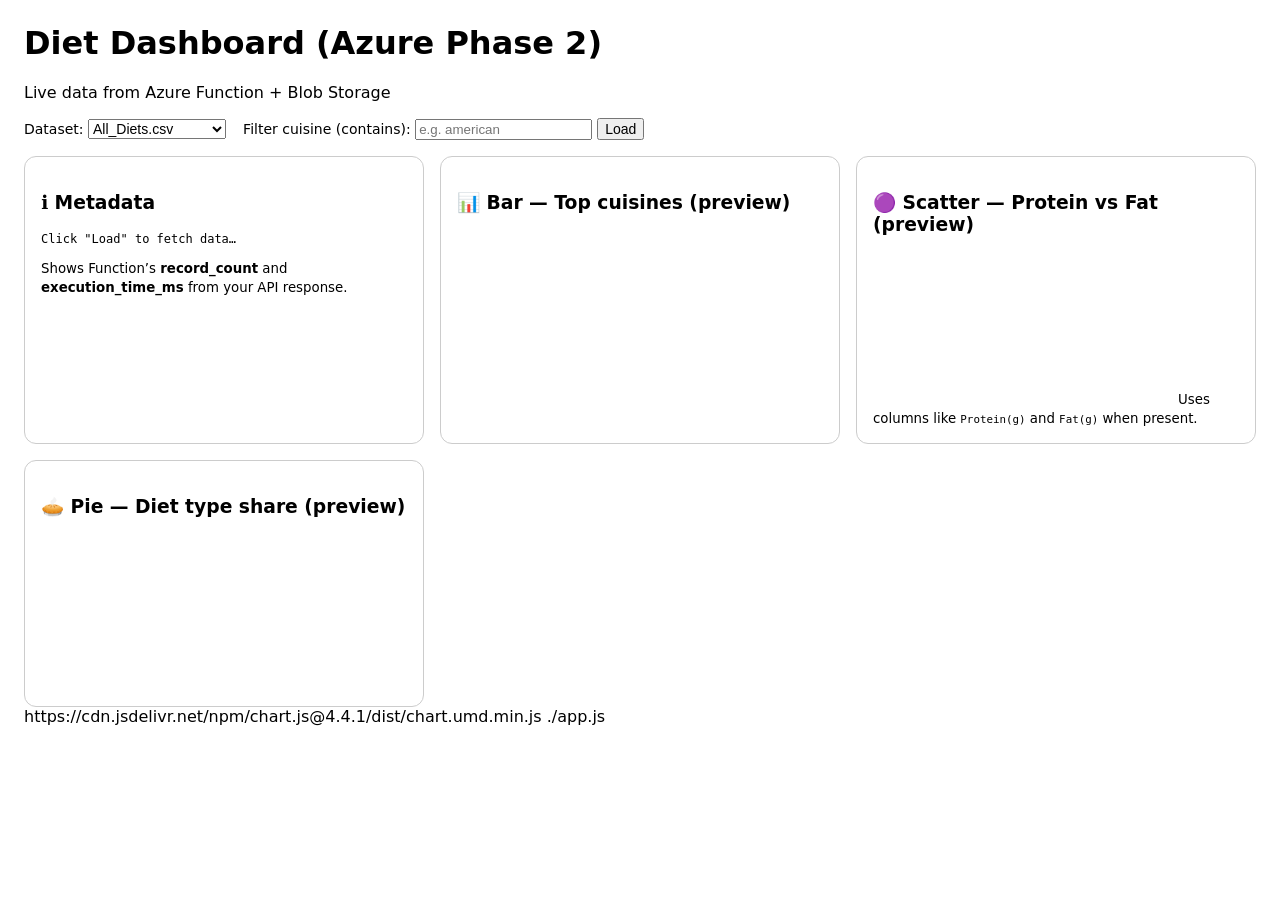
==== index.html @ 93823ef7 "Add frontend dashboard for Phase 2" ====
<!doctype html>
<html lang="en">
<head>
  <meta charset="utf-8" />
  <title>Diet Dashboard (Phase 2)</title>
  <meta name="viewport" content="width=device-width, initial-scale=1" />
  <style>
    :root { font-family: system-ui, Segoe UI, Roboto, sans-serif; color-scheme: light dark; }
    body { margin: 24px; }
    header { margin-bottom: 16px; }
    .row { display: grid; gap: 16px; grid-template-columns: repeat(auto-fit, minmax(320px, 1fr)); }
    .card { padding: 16px; border: 1px solid #ccc; border-radius: 12px; background: #fff0; }
    label, select, button { font-size: 14px; }
    pre { white-space: pre-wrap; overflow-wrap: anywhere; font-size: 12px; }
  </style>
</head>
<body>
  <header>
    <h1>Diet Dashboard (Azure Phase 2)</h1>
    <p>Live data from Azure Function + Blob Storage</p>
    <div>
      <label for="dataset">Dataset: </label>
      <select id="dataset">
        <option>All_Diets.csv</option>
        <option>keto.csv</option>
        <option>dash.csv</option>
        <option>mediterranean.csv</option>
        <option>paleo.csv</option>
        <option>vegan.csv</option>
      </select>
      <label for="filterCuisine" style="margin-left:12px;">Filter cuisine (contains): </label>
      <input id="filterCuisine" placeholder="e.g. american" />
      <button id="load">Load</button>
    </div>
  </header>

  <section class="row">
    <div class="card">
      <h3>ℹ️ Metadata</h3>
      <pre id="meta">Click "Load" to fetch data…</pre>
      <small>Shows Function’s <b>record_count</b> and <b>execution_time_ms</b> from your API response.</small>
    </div>

    <div class="card">
      <h3>📊 Bar — Top cuisines (preview)</h3>
      <canvas id="barCuisine"></canvas>
    </div>

    <div class="card">
      <h3>🟣 Scatter — Protein vs Fat (preview)</h3>
      <canvas id="scatterPF"></canvas>
      <small>Uses columns like <code>Protein(g)</code> and <code>Fat(g)</code> when present.</small>
    </div>

    <div class="card">
      <h3>🥧 Pie — Diet type share (preview)</h3>
      <canvas id="pieDiet"></canvas>
    </div>
  </section>

  https://cdn.jsdelivr.net/npm/chart.js@4.4.1/dist/chart.umd.min.js</script>
  ./app.js</script>
</body>
</html>
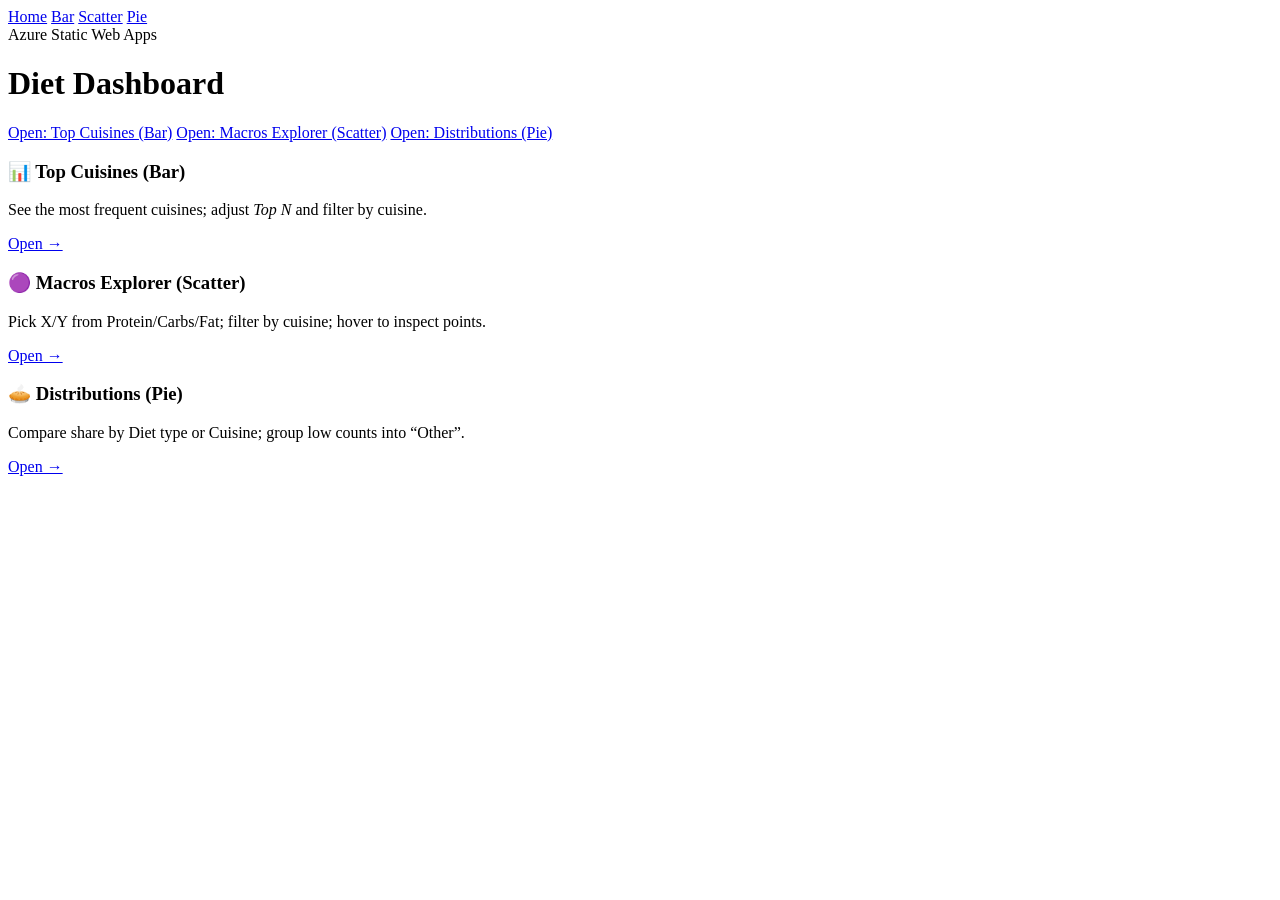
==== commit 446bb538: "Move chart pages to components/helperpage and fix relative paths" ====
--- a/index.html
+++ b/index.html
@@ -2,63 +2,55 @@
 <html lang="en">
 <head>
   <meta charset="utf-8" />
-  <title>Diet Dashboard (Phase 2)</title>
+  <title>Diet Dashboard • Phase 2</title>
   <meta name="viewport" content="width=device-width, initial-scale=1" />
-  <style>
-    :root { font-family: system-ui, Segoe UI, Roboto, sans-serif; color-scheme: light dark; }
-    body { margin: 24px; }
-    header { margin-bottom: 16px; }
-    .row { display: grid; gap: 16px; grid-template-columns: repeat(auto-fit, minmax(320px, 1fr)); }
-    .card { padding: 16px; border: 1px solid #ccc; border-radius: 12px; background: #fff0; }
-    label, select, button { font-size: 14px; }
-    pre { white-space: pre-wrap; overflow-wrap: anywhere; font-size: 12px; }
-  </style>
+  <link rel="preload" href="assets/barbells.jpg" as="image">
+  <link rel="stylesheet" href="styles.css">
 </head>
 <body>
-  <header>
-    <h1>Diet Dashboard (Azure Phase 2)</h1>
-    <p>Live data from Azure Function + Blob Storage</p>
-    <div>
-      <label for="dataset">Dataset: </label>
-      <select id="dataset">
-        <option>All_Diets.csv</option>
-        <option>keto.csv</option>
-        <option>dash.csv</option>
-        <option>mediterranean.csv</option>
-        <option>paleo.csv</option>
-        <option>vegan.csv</option>
-      </select>
-      <label for="filterCuisine" style="margin-left:12px;">Filter cuisine (contains): </label>
-      <input id="filterCuisine" placeholder="e.g. american" />
-      <button id="load">Load</button>
+  <nav class="navbar">
+    <div class="nav-left">
+      <a class="active" href="./index.html">Home</a>
+      <a href="./components/helperpage/bar.html">Bar</a>
+      <a href="./components/helperpage/scatter.html">Scatter</a>
+      <a href="./components/helperpage/pie.html">Pie</a>
+    </div>
+    <div class="nav-right">
+      <span class="badge"><span class="dot"></span> Azure Static Web Apps</span>
+    </div>
+  </nav>
+
+  <header class="hero" style="background-image:url('./assets/barbells.jpg'); background-size:cover; background-position:center;">
+    <div class="hero-inner">
+      <div class="brand">
+        <div class="plate" aria-hidden="true"></div>
+        <h1><span>Diet</span> Dashboard</h1>
+      </div>
+    </div>
+
+    <div class="controls" style="margin-top:16px;">
+      <a class="navbar" href="./components/helperpage/bar.html">Open: Top Cuisines (Bar)</a>
+      <a class="navbar" href="./components/helperpage/scatter.html">Open: Macros Explorer (Scatter)</a>
+      <a class="navbar" href="./components/helperpage/pie.html">Open: Distributions (Pie)</a>
     </div>
   </header>
 
-  <section class="row">
-    <div class="card">
-      <h3>ℹ️ Metadata</h3>
-      <pre id="meta">Click "Load" to fetch data…</pre>
-      <small>Shows Function’s <b>record_count</b> and <b>execution_time_ms</b> from your API response.</small>
-    </div>
-
-    <div class="card">
-      <h3>📊 Bar — Top cuisines (preview)</h3>
-      <canvas id="barCuisine"></canvas>
-    </div>
-
-    <div class="card">
-      <h3>🟣 Scatter — Protein vs Fat (preview)</h3>
-      <canvas id="scatterPF"></canvas>
-      <small>Uses columns like <code>Protein(g)</code> and <code>Fat(g)</code> when present.</small>
-    </div>
-
-    <div class="card">
-      <h3>🥧 Pie — Diet type share (preview)</h3>
-      <canvas id="pieDiet"></canvas>
-    </div>
-  </section>
-
-  https://cdn.jsdelivr.net/npm/chart.js@4.4.1/dist/chart.umd.min.js</script>
-  ./app.js</script>
+  <main class="container grid">
+    <article class="card">
+      <h3>📊 Top Cuisines (Bar)</h3>
+      <p>See the most frequent cuisines; adjust <em>Top N</em> and filter by cuisine.</p>
+      <a href="./components/helperpage/bar.html">Open →</a>
+    </article>
+    <article class="card">
+      <h3>🟣 Macros Explorer (Scatter)</h3>
+      <p>Pick X/Y from Protein/Carbs/Fat; filter by cuisine; hover to inspect points.</p>
+      <a href="./components/helperpage/scatter.html">Open →</a>
+    </article>
+    <article class="card">
+      <h3>🥧 Distributions (Pie)</h3>
+      <p>Compare share by Diet type or Cuisine; group low counts into “Other”.</p>
+      <a href="./components/helperpage/pie.html">Open →</a>
+    </article>
+  </main>
 </body>
 </html>
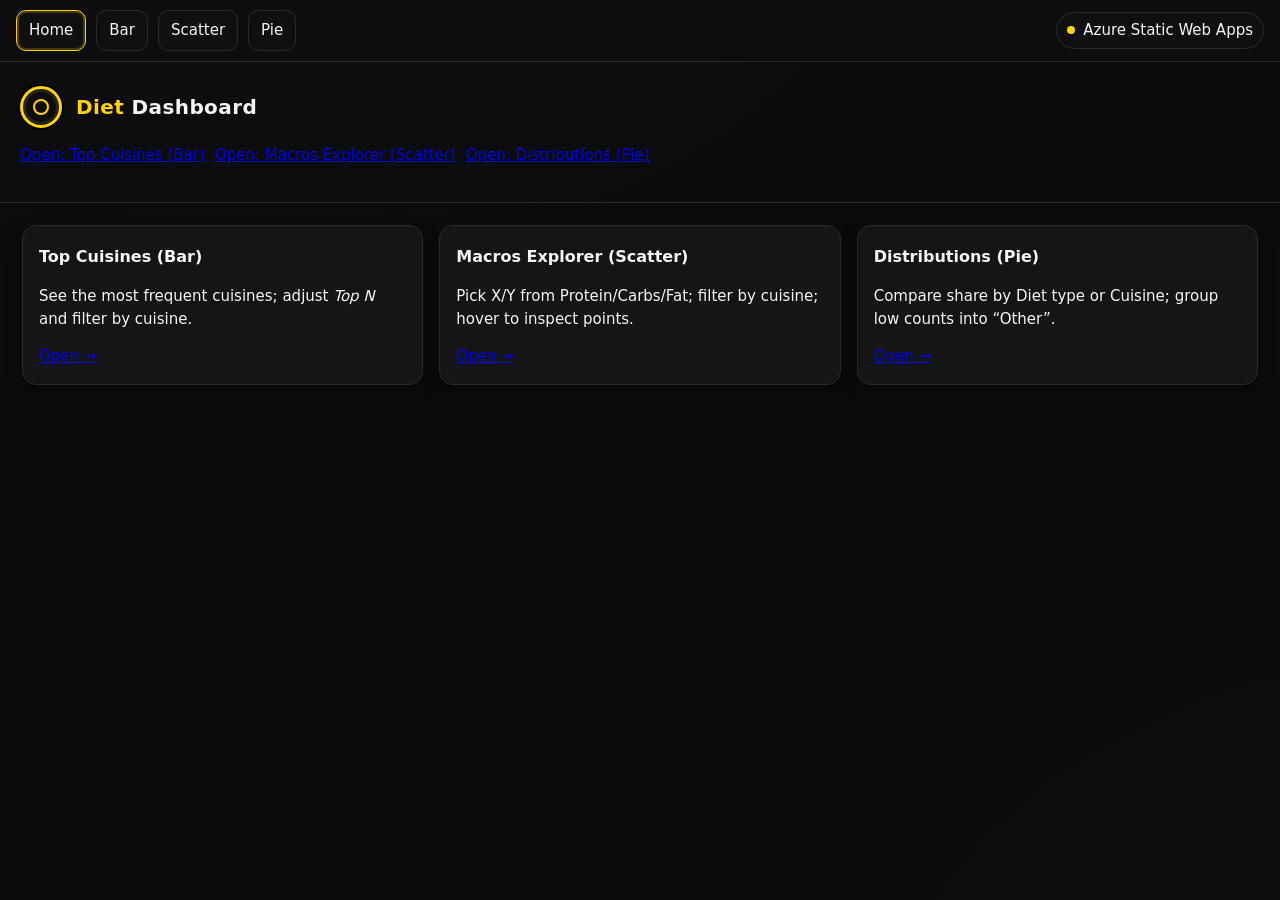
==== commit 2b23c74f: "Fixed css" ====
--- a/index.html
+++ b/index.html
@@ -37,17 +37,17 @@
 
   <main class="container grid">
     <article class="card">
-      <h3>📊 Top Cuisines (Bar)</h3>
+      <h3>Top Cuisines (Bar)</h3>
       <p>See the most frequent cuisines; adjust <em>Top N</em> and filter by cuisine.</p>
       <a href="./components/helperpage/bar.html">Open →</a>
     </article>
     <article class="card">
-      <h3>🟣 Macros Explorer (Scatter)</h3>
+      <h3>Macros Explorer (Scatter)</h3>
       <p>Pick X/Y from Protein/Carbs/Fat; filter by cuisine; hover to inspect points.</p>
       <a href="./components/helperpage/scatter.html">Open →</a>
     </article>
     <article class="card">
-      <h3>🥧 Distributions (Pie)</h3>
+      <h3>Distributions (Pie)</h3>
       <p>Compare share by Diet type or Cuisine; group low counts into “Other”.</p>
       <a href="./components/helperpage/pie.html">Open →</a>
     </article>
--- a/styles.css
+++ b/styles.css
@@ -0,0 +1,154 @@
+/* === Gym Theme: Black + Yellow === */
+:root{
+  --bg: #0b0b0c;          /* near-black */
+  --panel: #151516;       /* dark card */
+  --ink: #f5f5f7;         /* light text */
+  --muted: #b9b9c2;
+  --accent: #ffd400;      /* gym yellow */
+  --accent-2: #ffb800;    /* deeper yellow for hovers */
+  --border: #2b2b2e;
+}
+
+*{ box-sizing:border-box; }
+html,body{ height:100%; }
+body{
+  margin:0;
+  color:var(--ink);
+  background:
+    radial-gradient(1200px 800px at 20% -20%, #111 0%, rgba(0,0,0,0) 60%),
+    radial-gradient(1200px 800px at 120% 120%, #111 0%, rgba(0,0,0,0) 60%),
+    var(--bg);
+  font: 15px/1.5 system-ui, Segoe UI, Roboto, Inter, Arial, sans-serif;
+}
+
+/* --- Header / Hero --- */
+.hero{
+  position:relative;
+  border-bottom:1px solid var(--border);
+  padding:28px 20px 24px;
+  background:
+    linear-gradient(180deg, rgba(255,212,0,0.10), rgba(255,212,0,0) 40%),
+    linear-gradient(90deg, rgba(255,212,0,0.05) 0%, rgba(255,184,0,0.05) 100%);
+}
+.hero-inner{
+  display:flex; gap:24px; align-items:center; justify-content:space-between; flex-wrap:wrap;
+}
+.brand{
+  display:flex; align-items:center; gap:14px;
+}
+.brand .plate{
+  width:42px; height:42px; border-radius:50%;
+  border:3px solid var(--accent);
+  box-shadow: inset 0 0 0 3px #222, 0 0 0 2px #000;
+  position:relative;
+}
+.brand .plate::after{
+  content:""; position:absolute; inset:10px; border:2px solid var(--accent); border-radius:50%;
+}
+.brand h1{
+  margin:0; font-size:20px; letter-spacing:.4px;
+}
+.brand h1 span{ color:var(--accent); }
+
+/* barbell hero image block */
+.hero-img{
+  flex:1 1 320px; min-height:160px;
+  background-position:center right;
+  background-repeat:no-repeat;
+  background-size:cover;
+  border-radius:12px;
+  border:1px solid var(--border);
+  box-shadow: 0 0 0 1px #000 inset, 0 10px 30px rgba(0,0,0,.35);
+}
+
+/* Controls row */
+.controls{
+  display:flex; gap:12px; align-items:center; flex-wrap:wrap;
+  margin-top:12px;
+}
+select, input[type="text"], button{
+  background:var(--panel); color:var(--ink);
+  border:1px solid var(--border); border-radius:10px;
+  padding:10px 12px; outline:none;
+}
+select:focus, input[type="text"]:focus{
+  border-color:var(--accent);
+  box-shadow: 0 0 0 2px rgba(255,212,0,.2);
+}
+button{
+  background: linear-gradient(180deg, var(--accent), var(--accent-2));
+  color:#000; font-weight:700; border:none; cursor:pointer;
+}
+button:hover{ filter:brightness(1.02); }
+button:active{ transform: translateY(1px); }
+
+/* --- Layout --- */
+.container{ padding:22px; }
+.grid{
+  display:grid; gap:16px;
+  grid-template-columns: repeat(auto-fit, minmax(320px, 1fr));
+}
+.card{
+  background:var(--panel);
+  border:1px solid var(--border);
+  border-radius:14px;
+  padding:16px;
+  box-shadow: 0 6px 18px rgba(0,0,0,.25);
+}
+.card h3{ margin:.2rem 0 1rem 0; font-size:16px; }
+.card small{ color:var(--muted); }
+
+/* --- Meta box --- */
+#meta{
+  margin:0; padding:12px; background:#0e0e10; border-radius:10px;
+  border:1px dashed var(--border); color:var(--muted);
+}
+
+/* --- Footer --- */
+footer{
+  padding:18px 22px; color:var(--muted);
+  border-top:1px solid var(--border);
+  display:flex; justify-content:space-between; align-items:center; gap:12px; flex-wrap:wrap;
+}
+.badge{
+  display:inline-flex; align-items:center; gap:8px;
+  padding:6px 10px; border-radius:999px; background:#101012; border:1px solid var(--border);
+}
+.badge .dot{
+  width:8px; height:8px; border-radius:50%; background:var(--accent);
+}
+
+/* --- Icon helpers (if you add inline SVGs) --- */
+.icon{
+  width:18px; height:18px; vertical-align:-3px; margin-right:6px; fill:var(--accent);
+}
+
+/* local image example */
+.hero-img{ background-image:url("./assets/barbells.jpg"); }
+
+/* --- Top navigation --- */
+nav.navbar{
+  display:flex; gap:16px; align-items:center; justify-content:space-between;
+  padding:10px 16px; border-bottom:1px solid var(--border); background:#0d0d0f;
+}
+.nav-left, .nav-right{ display:flex; gap:10px; align-items:center; flex-wrap:wrap; }
+.navbar a{
+  color:var(--ink); text-decoration:none; padding:8px 12px; border-radius:10px;
+  border:1px solid var(--border); background:#101012;
+}
+.navbar a.active, .navbar a:hover{
+  border-color:var(--accent); box-shadow:0 0 0 2px rgba(255,212,0,.2) inset;
+}
+.badge{ display:inline-flex; align-items:center; gap:8px; padding:6px 10px; border-radius:999px; background:#101012; border:1px solid var(--border); }
+.dot{ width:8px; height:8px; border-radius:50%; background:var(--accent); }
+.hero{ padding:24px 20px; }
+.container{ padding:22px; }
+.grid{ display:grid; gap:16px; grid-template-columns: repeat(auto-fit, minmax(320px, 1fr)); }
+.card{ background:var(--panel); border:1px solid var(--border); border-radius:14px; padding:16px; box-shadow: 0 6px 18px rgba(0,0,0,.25); }
+label, select, input, button{ font-size:14px; }
+select, input[type="text"], input[type="number"], input[type="range"], button{
+  background:var(--panel); color:var(--ink); border:1px solid var(--border); border-radius:10px; padding:8px 10px;
+}
+button{ background: linear-gradient(180deg, var(--accent), var(--accent-2)); color:#000; font-weight:700; border:none; cursor:pointer; }
+.controls{ display:flex; gap:10px; align-items:center; flex-wrap:wrap; margin:12px 0; }
+pre#meta{ margin:0; padding:12px; background:#0e0e10; border-radius:10px; border:1px dashed var(--border); color:var(--muted); }
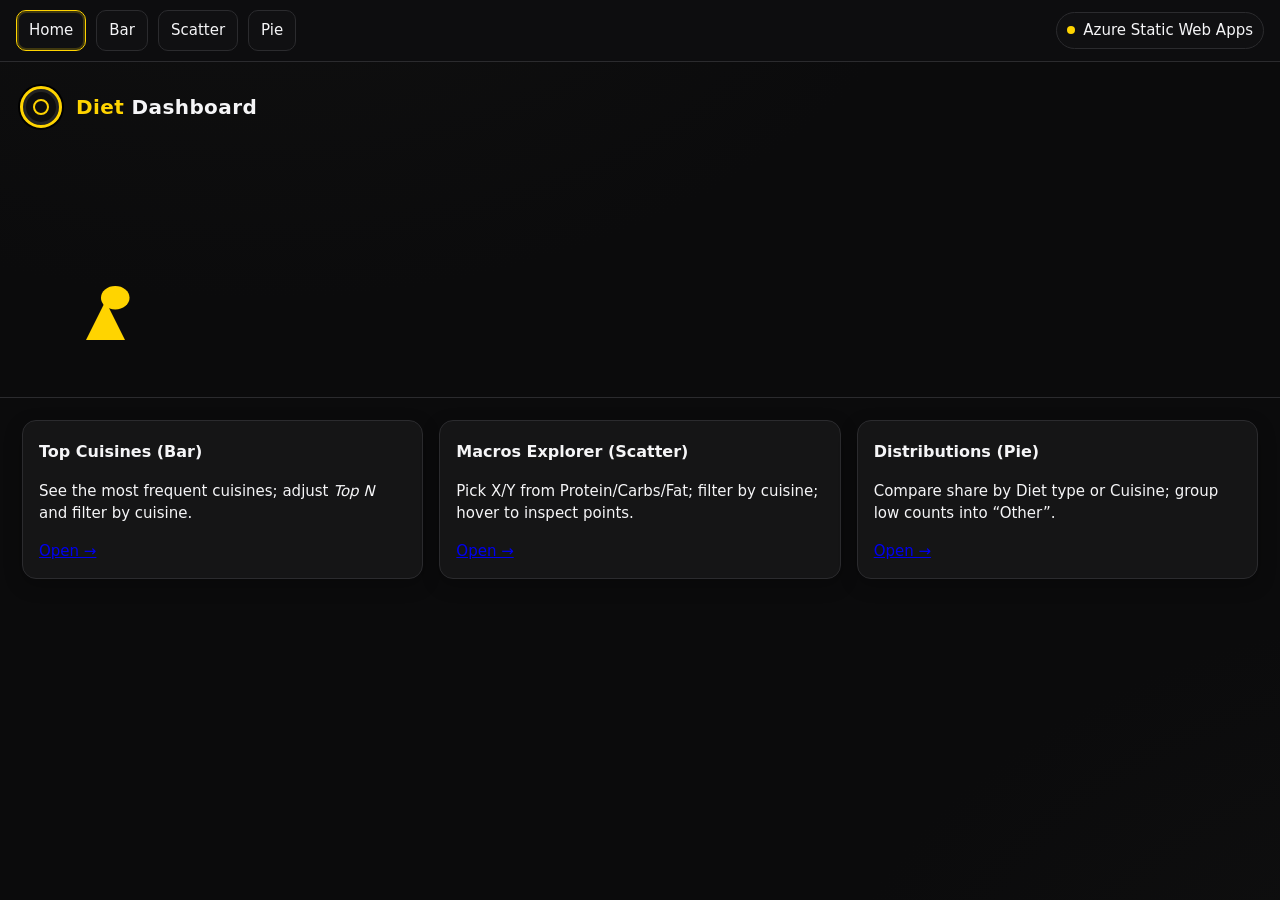
==== commit 5f89e058: "Added dino" ====
--- a/index.html
+++ b/index.html
@@ -8,6 +8,7 @@
   <link rel="stylesheet" href="styles.css">
 </head>
 <body>
+
   <nav class="navbar">
     <div class="nav-left">
       <a class="active" href="./index.html">Home</a>
@@ -20,6 +21,7 @@
     </div>
   </nav>
 
+  <!-- Hero with Dino -->
   <header class="hero" style="background-image:url('./assets/barbells.jpg'); background-size:cover; background-position:center;">
     <div class="hero-inner">
       <div class="brand">
@@ -28,10 +30,30 @@
       </div>
     </div>
 
-    <div class="controls" style="margin-top:16px;">
-      <a class="navbar" href="./components/helperpage/bar.html">Open: Top Cuisines (Bar)</a>
-      <a class="navbar" href="./components/helperpage/scatter.html">Open: Macros Explorer (Scatter)</a>
-      <a class="navbar" href="./components/helperpage/pie.html">Open: Distributions (Pie)</a>
+    <!-- DINO ANIMATION -->
+    <div class="hero-animation">
+      <div class="dino">
+        <svg viewBox="0 0 200 200" fill="#ffd400">
+          <path d="M40 160 L70 100 L100 160 Z"></path>
+          <ellipse cx="85" cy="95" rx="22" ry="18"></ellipse>
+        </svg>
+      </div>
+
+      <div class="food">
+        <svg viewBox="0 0 100 100" fill="#ffb800">
+          <circle cx="50" cy="50" r="35"></circle>
+        </svg>
+      </div>
+      <div class="food">
+        <svg viewBox="0 0 100 100" fill="#ffd400">
+          <rect x="15" y="25" width="70" height="40" rx="10"></rect>
+        </svg>
+      </div>
+      <div class="food">
+        <svg viewBox="0 0 100 100" fill="#ffaa00">
+          <polygon points="20,80 80,80 50,20"></polygon>
+        </svg>
+      </div>
     </div>
   </header>
 
@@ -41,16 +63,19 @@
       <p>See the most frequent cuisines; adjust <em>Top N</em> and filter by cuisine.</p>
       <a href="./components/helperpage/bar.html">Open →</a>
     </article>
+
     <article class="card">
       <h3>Macros Explorer (Scatter)</h3>
       <p>Pick X/Y from Protein/Carbs/Fat; filter by cuisine; hover to inspect points.</p>
       <a href="./components/helperpage/scatter.html">Open →</a>
     </article>
+
     <article class="card">
       <h3>Distributions (Pie)</h3>
       <p>Compare share by Diet type or Cuisine; group low counts into “Other”.</p>
       <a href="./components/helperpage/pie.html">Open →</a>
     </article>
   </main>
+
 </body>
 </html>
--- a/styles.css
+++ b/styles.css
@@ -151,4 +151,54 @@
 }
 button{ background: linear-gradient(180deg, var(--accent), var(--accent-2)); color:#000; font-weight:700; border:none; cursor:pointer; }
 .controls{ display:flex; gap:10px; align-items:center; flex-wrap:wrap; margin:12px 0; }
-pre#meta{ margin:0; padding:12px; background:#0e0e10; border-radius:10px; border:1px dashed var(--border); color:var(--muted); }+pre#meta{ margin:0; padding:12px; background:#0e0e10; border-radius:10px; border:1px dashed var(--border); color:var(--muted); }
+
+/* === DINO ANIMATION === */
+
+.hero-animation {
+  position: relative;
+  height: 220px;
+  margin-top: 25px;
+  overflow: hidden;
+}
+
+/* Dino */
+.dino {
+  position: absolute;
+  bottom: 0;
+  left: 40px;
+  width: 130px;
+  height: auto;
+  animation: jump 2s infinite ease-in-out;
+}
+
+@keyframes jump {
+  0%   { transform: translateY(0); }
+  30%  { transform: translateY(-55px); }
+  50%  { transform: translateY(-65px); }
+  80%  { transform: translateY(0); }
+  100% { transform: translateY(0); }
+}
+
+/* Food items scrolling horizontally */
+.food {
+  position: absolute;
+  bottom: 0;
+  right: -100px;
+  width: 65px;
+  animation: moveFood 3s linear infinite;
+}
+
+.food:nth-child(2) { animation-delay: 1s; }
+.food:nth-child(3) { animation-delay: 2s; }
+
+@keyframes moveFood {
+  0%   { transform: translateX(0); }
+  100% { transform: translateX(-1300px); }
+}
+
+/* SVG color matching gym theme */
+.dino svg, .food svg {
+  width: 100%;
+  height: auto;
+}
